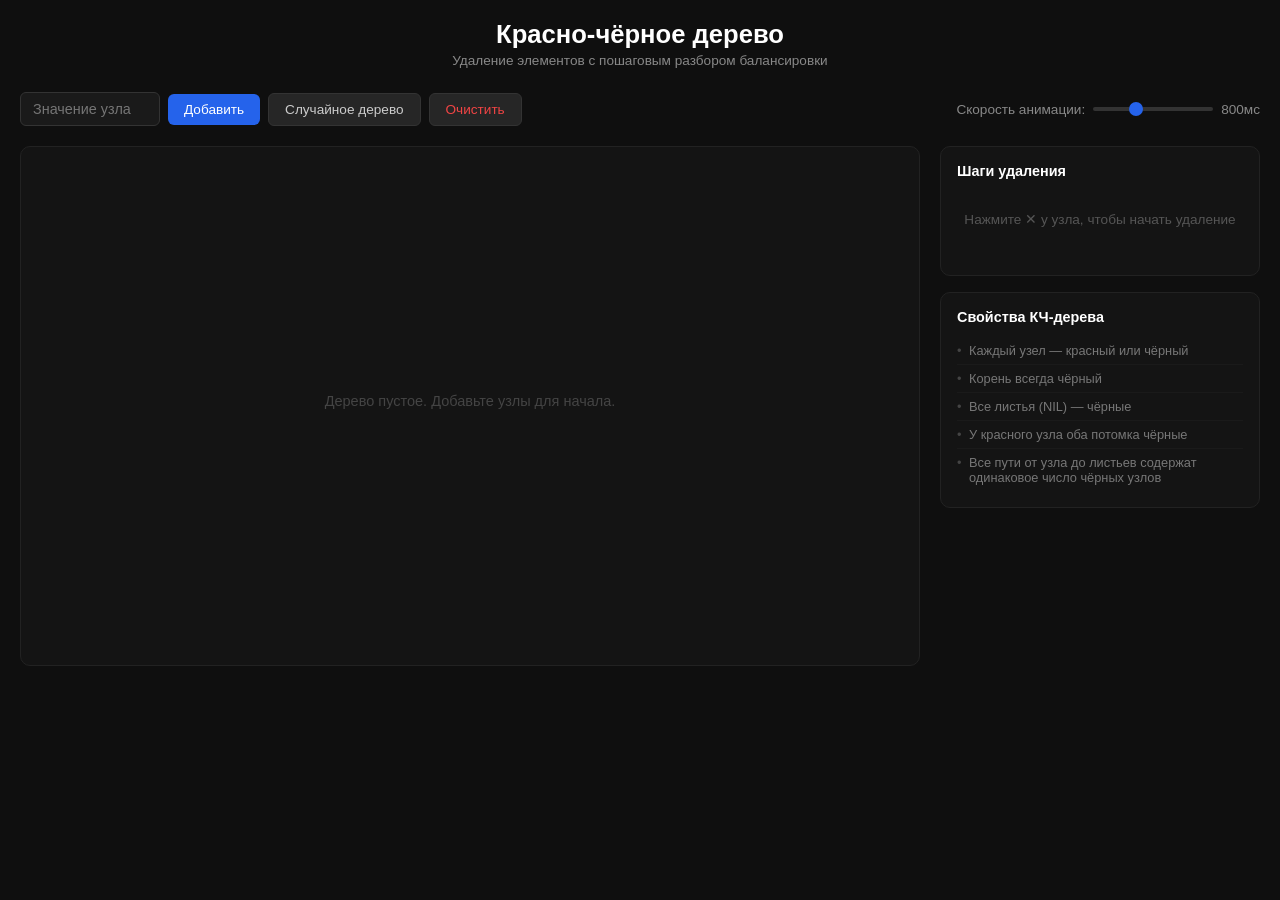
==== index.html @ 1c1b7846 "website" ====
<!DOCTYPE html>
<html lang="ru">
<head>
    <meta charset="UTF-8">
    <meta name="viewport" content="width=device-width, initial-scale=1.0">
    <title>Красно-чёрное дерево — Удаление с пошаговым разбором</title>
    <link rel="stylesheet" href="style.css">
</head>
<body>
    <div class="app">
        <header class="header">
            <h1>Красно-чёрное дерево</h1>
            <p class="subtitle">Удаление элементов с пошаговым разбором балансировки</p>
        </header>

        <div class="controls">
            <div class="input-group">
                <input type="text" id="nodeValue" placeholder="Значение узла">
                <button id="addBtn" class="btn btn-add">Добавить</button>
                <button id="addRandomBtn" class="btn btn-secondary">Случайное дерево</button>
                <button id="clearBtn" class="btn btn-clear">Очистить</button>
            </div>
            <div class="speed-group">
                <label>Скорость анимации:</label>
                <input type="range" id="speedSlider" min="200" max="2000" value="800" step="100">
                <span id="speedLabel">800мс</span>
            </div>
        </div>

        <div class="main-area">
            <div class="tree-container">
                <svg id="treeSvg"></svg>
                <div id="deleteButtons"></div>
            </div>
            <div class="sidebar">
                <div class="steps-panel">
                    <h3>Шаги удаления</h3>
                    <div id="stepsList" class="steps-list">
                        <p class="placeholder-text">Нажмите ✕ у узла, чтобы начать удаление</p>
                    </div>
                    <div class="step-controls" id="stepControls" style="display:none">
                        <button id="prevStepBtn" class="btn btn-step">← Назад</button>
                        <span id="stepCounter">0 / 0</span>
                        <button id="nextStepBtn" class="btn btn-step">Вперёд →</button>
                        <button id="autoPlayBtn" class="btn btn-step">▶ Авто</button>
                        <button id="finishBtn" class="btn btn-add">Завершить</button>
                    </div>
                </div>
                <div class="rules-panel">
                    <h3>Свойства КЧ-дерева</h3>
                    <ul class="rules-list">
                        <li>Каждый узел — красный или чёрный</li>
                        <li>Корень всегда чёрный</li>
                        <li>Все листья (NIL) — чёрные</li>
                        <li>У красного узла оба потомка чёрные</li>
                        <li>Все пути от узла до листьев содержат одинаковое число чёрных узлов</li>
                    </ul>
                </div>
            </div>
        </div>

        <div id="tooltip" class="tooltip" style="display:none"></div>
    </div>

    <script src="rbtree.js"></script>
    <script src="render.js"></script>
    <script src="app.js"></script>
</body>
</html>
---- style.css ----
* {
    margin: 0;
    padding: 0;
    box-sizing: border-box;
}

body {
    font-family: -apple-system, BlinkMacSystemFont, 'Segoe UI', Roboto, sans-serif;
    background: #0f0f0f;
    color: #e0e0e0;
    min-height: 100vh;
}

.app {
    max-width: 1400px;
    margin: 0 auto;
    padding: 20px;
}

.header {
    text-align: center;
    margin-bottom: 24px;
}

.header h1 {
    font-size: 1.6rem;
    font-weight: 600;
    color: #fff;
}

.subtitle {
    font-size: 0.85rem;
    color: #888;
    margin-top: 4px;
}

/* Controls */
.controls {
    display: flex;
    justify-content: space-between;
    align-items: center;
    gap: 16px;
    margin-bottom: 20px;
    flex-wrap: wrap;
}

.input-group {
    display: flex;
    gap: 8px;
    align-items: center;
}

input[type="text"] {
    background: #1a1a1a;
    border: 1px solid #333;
    color: #fff;
    padding: 8px 12px;
    border-radius: 6px;
    font-size: 0.9rem;
    width: 140px;
    outline: none;
    transition: border-color 0.2s;
}

input[type="number"]:focus {
    border-color: #555;
}

.btn {
    padding: 8px 16px;
    border: none;
    border-radius: 6px;
    font-size: 0.85rem;
    cursor: pointer;
    transition: all 0.15s;
    font-weight: 500;
}

.btn-add {
    background: #2563eb;
    color: #fff;
}

.btn-add:hover {
    background: #1d4ed8;
}

.btn-secondary {
    background: #262626;
    color: #ccc;
    border: 1px solid #333;
}

.btn-secondary:hover {
    background: #333;
}

.btn-clear {
    background: #262626;
    color: #ef4444;
    border: 1px solid #333;
}

.btn-clear:hover {
    background: #1c1c1c;
}

.btn-step {
    background: #262626;
    color: #ccc;
    border: 1px solid #333;
    padding: 6px 12px;
    font-size: 0.8rem;
}

.btn-step:hover {
    background: #333;
}

.btn-step:disabled {
    opacity: 0.4;
    cursor: not-allowed;
}

.speed-group {
    display: flex;
    align-items: center;
    gap: 8px;
    font-size: 0.85rem;
    color: #888;
}

input[type="range"] {
    -webkit-appearance: none;
    background: #333;
    height: 4px;
    border-radius: 2px;
    width: 120px;
}

input[type="range"]::-webkit-slider-thumb {
    -webkit-appearance: none;
    width: 14px;
    height: 14px;
    background: #2563eb;
    border-radius: 50%;
    cursor: pointer;
}

/* Main layout */
.main-area {
    display: flex;
    gap: 20px;
}

.tree-container {
    flex: 1;
    background: #141414;
    border: 1px solid #222;
    border-radius: 10px;
    height: 520px;
    position: relative;
    overflow: hidden;
}

#treeSvg {
    width: 100%;
    height: 100%;
}

#deleteButtons {
    position: absolute;
    top: 0;
    left: 0;
    width: 100%;
    height: 100%;
    pointer-events: none;
}

.delete-btn {
    position: absolute;
    width: 20px;
    height: 20px;
    border-radius: 50%;
    background: #333;
    color: #999;
    border: 1px solid #444;
    font-size: 11px;
    line-height: 18px;
    text-align: center;
    cursor: pointer;
    pointer-events: all;
    transition: all 0.15s;
    display: flex;
    align-items: center;
    justify-content: center;
}

.delete-btn:hover {
    background: #ef4444;
    color: #fff;
    border-color: #ef4444;
    transform: scale(1.2);
}

/* Sidebar */
.sidebar {
    width: 320px;
    display: flex;
    flex-direction: column;
    gap: 16px;
    flex-shrink: 0;
}

.steps-panel, .rules-panel {
    background: #141414;
    border: 1px solid #222;
    border-radius: 10px;
    padding: 16px;
}

.steps-panel h3, .rules-panel h3 {
    font-size: 0.9rem;
    font-weight: 600;
    margin-bottom: 12px;
    color: #fff;
}

.steps-list {
    max-height: 300px;
    overflow-y: auto;
    margin-bottom: 12px;
}

.steps-list::-webkit-scrollbar {
    width: 4px;
}

.steps-list::-webkit-scrollbar-thumb {
    background: #333;
    border-radius: 2px;
}

.placeholder-text {
    color: #555;
    font-size: 0.85rem;
    text-align: center;
    padding: 20px 0;
}

.step-item {
    padding: 8px 10px;
    border-radius: 6px;
    font-size: 0.8rem;
    line-height: 1.4;
    margin-bottom: 4px;
    border-left: 3px solid transparent;
    color: #888;
    transition: all 0.3s;
}

.step-item.active {
    background: #1a1a2e;
    border-left-color: #2563eb;
    color: #e0e0e0;
}

.step-item.done {
    color: #666;
    border-left-color: #333;
}

.step-item .step-num {
    color: #555;
    font-weight: 600;
    margin-right: 6px;
}

.step-item.active .step-num {
    color: #2563eb;
}

.step-item .rule-tag {
    display: inline-block;
    background: #1e293b;
    color: #60a5fa;
    padding: 1px 6px;
    border-radius: 3px;
    font-size: 0.7rem;
    margin-left: 4px;
}

.step-controls {
    display: flex;
    align-items: center;
    gap: 6px;
    flex-wrap: wrap;
}

#stepCounter {
    font-size: 0.8rem;
    color: #666;
    min-width: 50px;
    text-align: center;
}

/* Rules */
.rules-list {
    list-style: none;
}

.rules-list li {
    padding: 6px 0;
    font-size: 0.8rem;
    color: #777;
    border-bottom: 1px solid #1a1a1a;
    padding-left: 12px;
    position: relative;
}

.rules-list li::before {
    content: '•';
    position: absolute;
    left: 0;
    color: #444;
}

.rules-list li:last-child {
    border-bottom: none;
}

/* Tooltip */
.tooltip {
    position: fixed;
    background: #1e293b;
    color: #e0e0e0;
    padding: 10px 14px;
    border-radius: 8px;
    font-size: 0.8rem;
    line-height: 1.5;
    max-width: 280px;
    box-shadow: 0 8px 24px rgba(0,0,0,0.5);
    border: 1px solid #334155;
    z-index: 1000;
    pointer-events: none;
}

.tooltip .tooltip-title {
    font-weight: 600;
    color: #60a5fa;
    margin-bottom: 4px;
}

/* SVG styles */
.tree-edge {
    stroke: #333;
    stroke-width: 2;
    transition: stroke 0.3s;
}

.tree-edge.highlighted {
    stroke: #fbbf24;
    stroke-width: 3;
}

.node-group {
    cursor: default;
    transition: opacity 0.3s;
}

.node-group.dimmed {
    opacity: 0.3;
}

.node-circle {
    stroke-width: 2.5;
    transition: all 0.3s;
}

.node-circle.red {
    fill: #dc2626;
    stroke: #f87171;
}

.node-circle.black {
    fill: #1a1a1a;
    stroke: #555;
}

.node-circle.double-black {
    fill: #1a1a1a;
    stroke: #fbbf24;
    stroke-width: 4;
    stroke-dasharray: 4 2;
}

.node-circle.highlight {
    filter: drop-shadow(0 0 8px rgba(251, 191, 36, 0.6));
}

.node-text {
    fill: #fff;
    font-size: 13px;
    font-weight: 600;
    font-family: -apple-system, BlinkMacSystemFont, 'Segoe UI', Roboto, sans-serif;
    text-anchor: middle;
    dominant-baseline: central;
    pointer-events: none;
}

.node-label {
    fill: #555;
    font-size: 10px;
    font-family: -apple-system, BlinkMacSystemFont, 'Segoe UI', Roboto, sans-serif;
    text-anchor: middle;
    pointer-events: none;
}

.nil-rect {
    fill: #111;
    stroke: #333;
    stroke-width: 1;
    rx: 3;
}

.nil-text {
    fill: #444;
    font-size: 9px;
    font-family: -apple-system, BlinkMacSystemFont, 'Segoe UI', Roboto, sans-serif;
    text-anchor: middle;
    dominant-baseline: central;
}

/* Animation */
@keyframes pulse {
    0%, 100% { transform: scale(1); }
    50% { transform: scale(1.15); }
}

.node-group.pulse .node-circle {
    animation: pulse 0.6s ease-in-out;
}

@keyframes fadeIn {
    from { opacity: 0; transform: translateY(-10px); }
    to { opacity: 1; transform: translateY(0); }
}

.step-item {
    animation: fadeIn 0.2s ease-out;
}

/* Responsive */
@media (max-width: 900px) {
    .main-area {
        flex-direction: column;
    }
    .sidebar {
        width: 100%;
    }
}
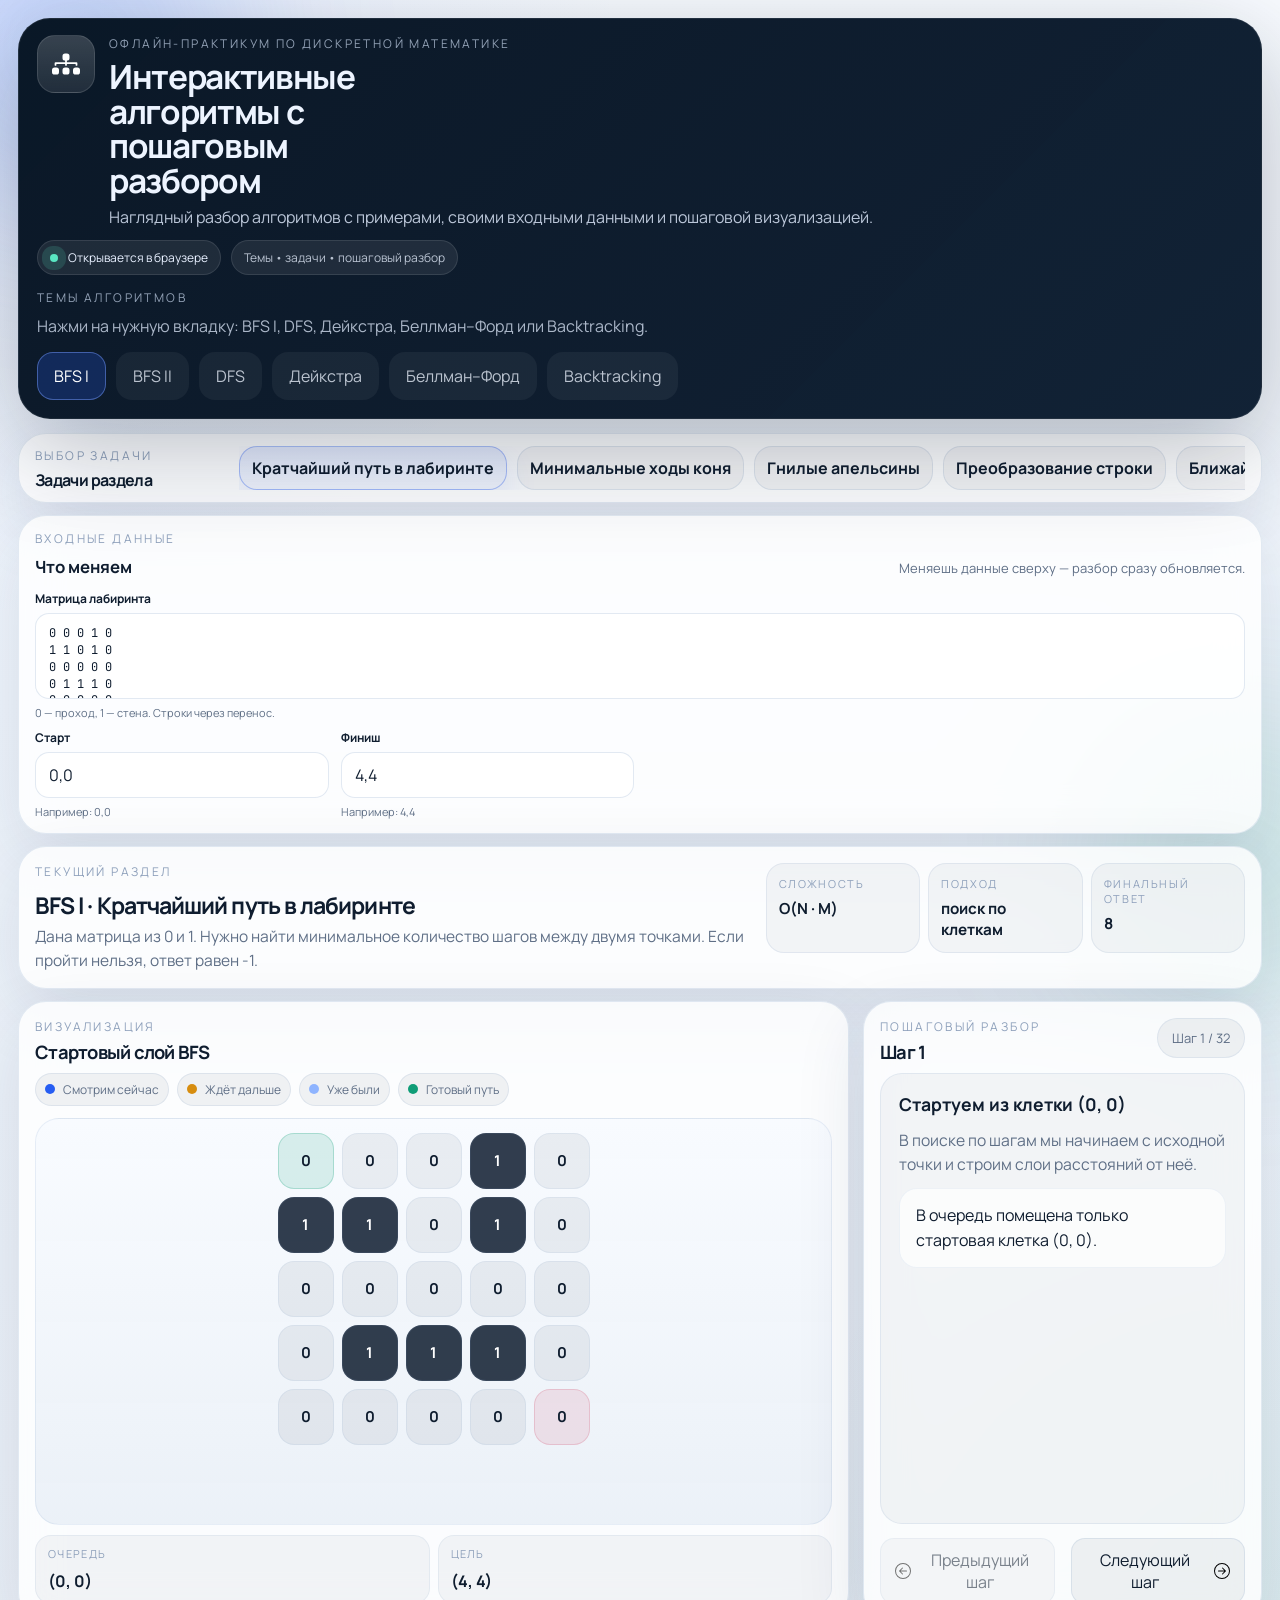
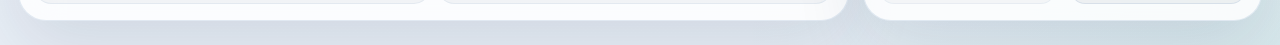
==== commit 554a1729: "Replace project files" ====
--- a/index.html
+++ b/index.html
@@ -1,69 +1,167 @@
 <!DOCTYPE html>
 <html lang="ru">
-<head>
-    <meta charset="UTF-8">
-    <meta name="viewport" content="width=device-width, initial-scale=1.0">
-    <title>Красно-чёрное дерево — Удаление с пошаговым разбором</title>
-    <link rel="stylesheet" href="style.css">
-</head>
-<body>
-    <div class="app">
-        <header class="header">
-            <h1>Красно-чёрное дерево</h1>
-            <p class="subtitle">Удаление элементов с пошаговым разбором балансировки</p>
-        </header>
+  <head>
+    <meta charset="UTF-8" />
+    <meta
+      name="viewport"
+      content="width=device-width, initial-scale=1.0"
+    />
+    <title>Интерактивные алгоритмы</title>
+    <link rel="stylesheet" href="./styles.css" />
+  </head>
+  <body>
+    <div class="background-orb background-orb-one"></div>
+    <div class="background-orb background-orb-two"></div>
 
-        <div class="controls">
-            <div class="input-group">
-                <input type="text" id="nodeValue" placeholder="Значение узла">
-                <button id="addBtn" class="btn btn-add">Добавить</button>
-                <button id="addRandomBtn" class="btn btn-secondary">Случайное дерево</button>
-                <button id="clearBtn" class="btn btn-clear">Очистить</button>
-            </div>
-            <div class="speed-group">
-                <label>Скорость анимации:</label>
-                <input type="range" id="speedSlider" min="200" max="2000" value="800" step="100">
-                <span id="speedLabel">800мс</span>
-            </div>
+    <div class="app-shell">
+      <header class="topbar">
+        <div class="brand-block">
+          <div class="brand-mark">
+            <img
+              src="./assets/icons/diagram-3-fill.svg"
+              alt=""
+              class="brand-mark-icon"
+            />
+          </div>
+          <div class="brand-copy">
+            <p class="eyebrow">Офлайн-практикум по дискретной математике</p>
+            <h1>Интерактивные алгоритмы с пошаговым разбором</h1>
+            <p class="brand-subtitle">
+              Наглядный разбор алгоритмов с примерами, своими входными данными и
+              пошаговой визуализацией.
+            </p>
+          </div>
         </div>
 
-        <div class="main-area">
-            <div class="tree-container">
-                <svg id="treeSvg"></svg>
-                <div id="deleteButtons"></div>
-            </div>
-            <div class="sidebar">
-                <div class="steps-panel">
-                    <h3>Шаги удаления</h3>
-                    <div id="stepsList" class="steps-list">
-                        <p class="placeholder-text">Нажмите ✕ у узла, чтобы начать удаление</p>
-                    </div>
-                    <div class="step-controls" id="stepControls" style="display:none">
-                        <button id="prevStepBtn" class="btn btn-step">← Назад</button>
-                        <span id="stepCounter">0 / 0</span>
-                        <button id="nextStepBtn" class="btn btn-step">Вперёд →</button>
-                        <button id="autoPlayBtn" class="btn btn-step">▶ Авто</button>
-                        <button id="finishBtn" class="btn btn-add">Завершить</button>
-                    </div>
-                </div>
-                <div class="rules-panel">
-                    <h3>Свойства КЧ-дерева</h3>
-                    <ul class="rules-list">
-                        <li>Каждый узел — красный или чёрный</li>
-                        <li>Корень всегда чёрный</li>
-                        <li>Все листья (NIL) — чёрные</li>
-                        <li>У красного узла оба потомка чёрные</li>
-                        <li>Все пути от узла до листьев содержат одинаковое число чёрных узлов</li>
-                    </ul>
-                </div>
-            </div>
+        <div class="topbar-meta">
+          <div class="status-pill">
+            <span class="status-dot"></span>
+            Открывается в браузере
+          </div>
+          <div class="status-pill status-pill-soft">
+            Темы • задачи • пошаговый разбор
+          </div>
         </div>
 
-        <div id="tooltip" class="tooltip" style="display:none"></div>
+        <div class="topbar-nav-head">
+          <p class="eyebrow">Темы алгоритмов</p>
+          <p class="topbar-nav-copy">
+            Нажми на нужную вкладку: BFS I, DFS, Дейкстра, Беллман–Форд или
+            Backtracking.
+          </p>
+        </div>
+        <nav id="topicTabs" class="topic-tabs" aria-label="Темы алгоритмов"></nav>
+      </header>
+
+      <main class="workspace">
+        <section class="task-strip panel">
+          <div class="task-strip-head">
+            <div>
+              <p class="eyebrow">Выбор задачи</p>
+              <h3>Задачи раздела</h3>
+            </div>
+          </div>
+          <div id="taskTabs" class="task-tabs" aria-label="Задачи раздела"></div>
+        </section>
+
+        <section class="panel input-strip">
+          <div class="input-strip-head">
+            <div>
+              <p class="eyebrow">Входные данные</p>
+              <h3>Что меняем</h3>
+            </div>
+            <p class="input-strip-note">
+              Меняешь данные сверху — разбор сразу обновляется.
+            </p>
+          </div>
+          <form id="inputForm" class="input-form"></form>
+        </section>
+
+        <section class="hero-strip panel">
+          <div class="hero-strip-main">
+            <p class="eyebrow">Текущий раздел</p>
+            <h2 id="currentTopicTitle">Загрузка...</h2>
+            <p id="currentTaskDescription" class="hero-description"></p>
+          </div>
+
+          <div class="hero-strip-side">
+            <div class="hero-card">
+              <span class="hero-card-label">Сложность</span>
+              <strong id="taskComplexity">—</strong>
+            </div>
+            <div class="hero-card">
+              <span class="hero-card-label">Подход</span>
+              <strong id="taskAlgorithmFamily">—</strong>
+            </div>
+            <div class="hero-card">
+              <span class="hero-card-label">Финальный ответ</span>
+              <strong id="taskAnswerPreview">—</strong>
+            </div>
+          </div>
+        </section>
+
+        <div class="content-grid">
+          <section class="panel visual-panel">
+            <div class="panel-head">
+              <div>
+                <p class="eyebrow">Визуализация</p>
+                <h3 id="visualizationTitle">Состояние алгоритма</h3>
+              </div>
+              <div id="visualizationLegend" class="legend"></div>
+            </div>
+
+            <div id="visualizationStage" class="visualization-stage"></div>
+            <div id="visualizationPanels" class="visualization-panels"></div>
+          </section>
+
+          <section class="panel side-panel">
+            <div class="panel-head side-section-head">
+              <div>
+                <p class="eyebrow">Пошаговый разбор</p>
+                <h3 id="currentStepTitle">Текущий шаг</h3>
+              </div>
+              <span id="stepCounter" class="step-counter">Шаг 0 / 0</span>
+            </div>
+
+            <div class="panel-body panel-body-explanation">
+              <article class="step-card">
+                <h4 id="stepAction">Скоро здесь появится разбор</h4>
+                <p id="stepWhy" class="step-why">
+                  Выбери задачу или измени входные данные, чтобы посмотреть трассировку.
+                </p>
+                <div id="stepPreview" class="step-preview"></div>
+              </article>
+
+              <div class="step-navigation">
+                <button
+                  id="inlinePrevStepButton"
+                  class="button button-secondary"
+                >
+                  <img
+                    src="./assets/icons/arrow-left-circle.svg"
+                    alt=""
+                    class="button-icon"
+                  />
+                  Предыдущий шаг
+                </button>
+                <button
+                  id="inlineNextStepButton"
+                  class="button button-secondary"
+                >
+                  Следующий шаг
+                  <img
+                    src="./assets/icons/arrow-right-circle.svg"
+                    alt=""
+                    class="button-icon"
+                  />
+                </button>
+              </div>
+            </div>
+          </section>
+        </div>
+      </main>
     </div>
 
-    <script src="rbtree.js"></script>
-    <script src="render.js"></script>
-    <script src="app.js"></script>
-</body>
+    <script src="./js/bundle.js" defer></script>
+  </body>
 </html>
--- a/styles.css
+++ b/styles.css
@@ -0,0 +1,1246 @@
+@font-face {
+  font-family: "Manrope";
+  src: url("./assets/fonts/Manrope-400.ttf") format("truetype");
+  font-weight: 400;
+  font-style: normal;
+  font-display: swap;
+}
+
+@font-face {
+  font-family: "Manrope";
+  src: url("./assets/fonts/Manrope-500.ttf") format("truetype");
+  font-weight: 500;
+  font-style: normal;
+  font-display: swap;
+}
+
+@font-face {
+  font-family: "Manrope";
+  src: url("./assets/fonts/Manrope-700.ttf") format("truetype");
+  font-weight: 700;
+  font-style: normal;
+  font-display: swap;
+}
+
+@font-face {
+  font-family: "Manrope";
+  src: url("./assets/fonts/Manrope-800.ttf") format("truetype");
+  font-weight: 800;
+  font-style: normal;
+  font-display: swap;
+}
+
+@font-face {
+  font-family: "JetBrains Mono";
+  src: url("./assets/fonts/JetBrainsMono-400.ttf") format("truetype");
+  font-weight: 400;
+  font-style: normal;
+  font-display: swap;
+}
+
+@font-face {
+  font-family: "JetBrains Mono";
+  src: url("./assets/fonts/JetBrainsMono-500.ttf") format("truetype");
+  font-weight: 500;
+  font-style: normal;
+  font-display: swap;
+}
+
+@font-face {
+  font-family: "JetBrains Mono";
+  src: url("./assets/fonts/JetBrainsMono-700.ttf") format("truetype");
+  font-weight: 700;
+  font-style: normal;
+  font-display: swap;
+}
+
+:root {
+  --bg: #eef4fb;
+  --bg-strong: #091726;
+  --panel: rgba(255, 255, 255, 0.82);
+  --panel-border: rgba(123, 153, 194, 0.2);
+  --panel-shadow: 0 24px 70px rgba(26, 45, 82, 0.12);
+  --text: #0f1d2f;
+  --muted: #5f6f86;
+  --subtle: #8ea0bb;
+  --cobalt: #265df2;
+  --cobalt-soft: rgba(38, 93, 242, 0.12);
+  --emerald: #0f9d77;
+  --emerald-soft: rgba(15, 157, 119, 0.15);
+  --amber: #d78d0f;
+  --amber-soft: rgba(215, 141, 15, 0.18);
+  --rose: #d05b78;
+  --rose-soft: rgba(208, 91, 120, 0.18);
+  --slate-soft: rgba(15, 29, 47, 0.08);
+  --radius-xl: 28px;
+  --radius-lg: 22px;
+  --radius-md: 16px;
+  --radius-sm: 12px;
+  --mono: "JetBrains Mono", "SFMono-Regular", Consolas, monospace;
+  --sans: "Manrope", "Segoe UI", sans-serif;
+  --transition: 220ms cubic-bezier(0.32, 0.72, 0, 1);
+}
+
+* {
+  box-sizing: border-box;
+}
+
+html {
+  scroll-behavior: smooth;
+}
+
+body {
+  margin: 0;
+  min-height: 100dvh;
+  font-family: var(--sans);
+  color: var(--text);
+  background:
+    radial-gradient(circle at top left, rgba(38, 93, 242, 0.08), transparent 30%),
+    radial-gradient(circle at bottom right, rgba(15, 157, 119, 0.08), transparent 26%),
+    linear-gradient(180deg, #f8fbff 0%, var(--bg) 42%, #e9eff6 100%);
+}
+
+button,
+input,
+textarea,
+select {
+  font: inherit;
+}
+
+img {
+  display: block;
+  max-width: 100%;
+}
+
+.background-orb {
+  position: fixed;
+  border-radius: 999px;
+  filter: blur(80px);
+  pointer-events: none;
+  z-index: 0;
+}
+
+.background-orb-one {
+  top: -120px;
+  left: -100px;
+  width: 340px;
+  height: 340px;
+  background: rgba(38, 93, 242, 0.18);
+}
+
+.background-orb-two {
+  right: -120px;
+  bottom: -120px;
+  width: 320px;
+  height: 320px;
+  background: rgba(15, 157, 119, 0.14);
+}
+
+.app-shell {
+  position: relative;
+  z-index: 1;
+  width: min(100%, 1500px);
+  margin: 0 auto;
+  padding: 18px 18px 24px;
+}
+
+.topbar,
+.panel {
+  backdrop-filter: blur(20px);
+  background: var(--panel);
+  border: 1px solid var(--panel-border);
+  box-shadow: var(--panel-shadow);
+}
+
+.topbar {
+  position: relative;
+  z-index: 20;
+  padding: 16px 18px;
+  border-radius: calc(var(--radius-xl) + 4px);
+  background:
+    linear-gradient(135deg, rgba(9, 23, 38, 0.94), rgba(17, 34, 54, 0.92)),
+    rgba(9, 23, 38, 0.94);
+  color: #edf4ff;
+  border-color: rgba(255, 255, 255, 0.08);
+  box-shadow: 0 28px 100px rgba(9, 23, 38, 0.28);
+}
+
+.topbar-nav-head {
+  margin-top: 14px;
+}
+
+.topbar-nav-copy {
+  margin: 4px 0 0;
+  color: rgba(226, 237, 255, 0.74);
+  line-height: 1.5;
+}
+
+.brand-block {
+  display: grid;
+  grid-template-columns: auto 1fr;
+  gap: 14px;
+  align-items: start;
+}
+
+.brand-mark {
+  width: 58px;
+  height: 58px;
+  border-radius: 18px;
+  display: grid;
+  place-items: center;
+  background:
+    linear-gradient(180deg, rgba(255, 255, 255, 0.15), rgba(255, 255, 255, 0.06)),
+    rgba(255, 255, 255, 0.04);
+  border: 1px solid rgba(255, 255, 255, 0.12);
+}
+
+.brand-mark-icon {
+  width: 28px;
+  height: 28px;
+  filter: brightness(0) invert(1);
+}
+
+.eyebrow {
+  margin: 0 0 8px;
+  font-size: 12px;
+  letter-spacing: 0.2em;
+  text-transform: uppercase;
+  color: var(--subtle);
+}
+
+.topbar .eyebrow {
+  color: rgba(198, 214, 236, 0.72);
+}
+
+.brand-copy h1,
+.hero-strip h2,
+.task-strip h3,
+.panel-head h3,
+.timeline-head h4 {
+  margin: 0;
+  line-height: 1.04;
+  letter-spacing: -0.04em;
+}
+
+.brand-copy h1 {
+  max-width: 12ch;
+  font-size: clamp(1.55rem, 2.6vw, 2.4rem);
+}
+
+.brand-subtitle {
+  max-width: 78ch;
+  margin: 8px 0 0;
+  color: rgba(226, 237, 255, 0.82);
+  line-height: 1.48;
+}
+
+.topbar-meta {
+  display: flex;
+  flex-wrap: wrap;
+  gap: 10px;
+  margin-top: 10px;
+}
+
+.status-pill {
+  display: inline-flex;
+  align-items: center;
+  gap: 10px;
+  padding: 8px 12px;
+  border-radius: 999px;
+  font-size: 12px;
+  color: #e8f0ff;
+  background: rgba(255, 255, 255, 0.08);
+  border: 1px solid rgba(255, 255, 255, 0.1);
+}
+
+.status-pill-soft {
+  color: rgba(229, 238, 252, 0.78);
+}
+
+.status-dot {
+  width: 8px;
+  height: 8px;
+  border-radius: 999px;
+  background: #59e6c2;
+  box-shadow: 0 0 0 8px rgba(89, 230, 194, 0.16);
+}
+
+.topic-tabs,
+.task-tabs {
+  display: flex;
+  gap: 10px;
+  overflow-x: auto;
+  scrollbar-width: thin;
+}
+
+.topic-tabs {
+  margin-top: 14px;
+  padding-bottom: 2px;
+  flex-wrap: wrap;
+}
+
+.topic-tab,
+.task-tab {
+  appearance: none;
+  border: 1px solid transparent;
+  transition: transform var(--transition), background var(--transition),
+    border-color var(--transition), color var(--transition);
+  cursor: pointer;
+}
+
+.topic-tab {
+  flex: 0 0 auto;
+  padding: 12px 16px;
+  border-radius: 16px;
+  background: rgba(255, 255, 255, 0.05);
+  color: rgba(238, 245, 255, 0.76);
+}
+
+.topic-tab:hover,
+.task-tab:hover,
+.button:hover {
+  transform: translateY(-1px);
+}
+
+.topic-tab.is-active {
+  color: white;
+  background: rgba(38, 93, 242, 0.24);
+  border-color: rgba(118, 156, 255, 0.48);
+}
+
+.workspace {
+  margin-top: 14px;
+  display: grid;
+  gap: 12px;
+}
+
+.panel {
+  border-radius: var(--radius-xl);
+  padding: 16px;
+}
+
+.hero-strip {
+  display: grid;
+  grid-template-columns: 1.35fr 0.9fr;
+  gap: 12px;
+  align-items: start;
+}
+
+.hero-strip h2 {
+  font-size: clamp(1.2rem, 1.8vw, 1.55rem);
+}
+
+.hero-strip-main {
+  display: grid;
+  gap: 6px;
+}
+
+.hero-description,
+.task-strip-note,
+.step-why {
+  line-height: 1.55;
+  color: var(--muted);
+}
+
+.hero-description {
+  margin: 0;
+  font-size: 0.97rem;
+}
+
+.hero-strip-side {
+  display: grid;
+  grid-template-columns: repeat(3, 1fr);
+  gap: 8px;
+}
+
+.hero-card {
+  padding: 12px;
+  border-radius: 18px;
+  background: rgba(10, 28, 47, 0.04);
+  border: 1px solid rgba(99, 132, 176, 0.12);
+}
+
+.hero-card-label {
+  display: block;
+  font-size: 11px;
+  text-transform: uppercase;
+  letter-spacing: 0.15em;
+  color: var(--subtle);
+  margin-bottom: 8px;
+}
+
+.hero-card strong {
+  display: block;
+  font-size: 0.95rem;
+  line-height: 1.35;
+}
+
+.task-strip {
+  display: grid;
+  gap: 10px;
+  padding-block: 14px;
+}
+
+.task-strip-head {
+  display: grid;
+  grid-template-columns: 1fr;
+  gap: 4px;
+  align-items: start;
+}
+
+.task-strip-head h3 {
+  font-size: 1rem;
+}
+
+.task-tab {
+  flex: 0 0 auto;
+  min-width: 180px;
+  padding: 10px 12px;
+  border-radius: 18px;
+  text-align: left;
+  background: rgba(9, 23, 38, 0.04);
+  border-color: rgba(123, 153, 194, 0.18);
+  color: var(--text);
+}
+
+.task-tab-title {
+  display: block;
+  font-weight: 700;
+}
+
+.task-tab-subtitle {
+  display: block;
+  margin-top: 3px;
+  font-size: 12px;
+  line-height: 1.4;
+  color: var(--muted);
+}
+
+.task-tab.is-active {
+  background: linear-gradient(180deg, rgba(38, 93, 242, 0.12), rgba(38, 93, 242, 0.06));
+  border-color: rgba(38, 93, 242, 0.34);
+  box-shadow: 0 14px 34px rgba(38, 93, 242, 0.12);
+}
+
+.content-grid {
+  display: grid;
+  grid-template-columns: minmax(0, 1.2fr) minmax(340px, 0.78fr) minmax(0, 0.95fr);
+  gap: 14px;
+  align-items: start;
+}
+
+.input-strip {
+  display: grid;
+  gap: 12px;
+  padding-block: 14px;
+}
+
+.input-strip-head {
+  display: grid;
+  grid-template-columns: auto 1fr;
+  align-items: end;
+  gap: 14px;
+}
+
+.input-strip-head h3 {
+  margin: 0;
+  font-size: 1.05rem;
+}
+
+.input-strip-note {
+  margin: 0;
+  justify-self: end;
+  color: var(--muted);
+  font-size: 13px;
+  line-height: 1.45;
+}
+
+.visual-panel {
+  grid-area: visual;
+}
+
+.side-panel {
+  grid-area: side;
+  min-height: 0;
+  display: flex;
+  flex-direction: column;
+  overflow: visible;
+}
+
+.side-section-head {
+  margin-bottom: 10px;
+}
+
+.panel-head,
+.timeline-head {
+  display: flex;
+  align-items: start;
+  justify-content: space-between;
+  gap: 12px;
+}
+
+.panel-head h3 {
+  font-size: 1.15rem;
+}
+
+.visual-panel .panel-head {
+  display: grid;
+  grid-template-columns: 1fr;
+  gap: 10px;
+}
+
+.legend {
+  display: flex;
+  flex-wrap: wrap;
+  gap: 8px;
+  justify-content: flex-end;
+}
+
+.visual-panel .legend {
+  justify-content: flex-start;
+  flex-wrap: nowrap;
+  overflow-x: auto;
+  padding-bottom: 2px;
+}
+
+.legend-chip {
+  display: inline-flex;
+  align-items: center;
+  gap: 8px;
+  padding: 7px 9px;
+  border-radius: 999px;
+  background: rgba(10, 28, 47, 0.05);
+  border: 1px solid rgba(123, 153, 194, 0.16);
+  font-size: 12px;
+  color: var(--muted);
+}
+
+.legend-swatch {
+  width: 10px;
+  height: 10px;
+  border-radius: 999px;
+  background: var(--cobalt);
+}
+
+.panel-body {
+  min-height: 0;
+}
+
+.visualization-stage {
+  min-height: 360px;
+  margin-top: 14px;
+  padding: 14px;
+  border-radius: 24px;
+  background:
+    linear-gradient(180deg, rgba(248, 251, 255, 0.96), rgba(234, 240, 247, 0.94));
+  border: 1px solid rgba(123, 153, 194, 0.14);
+  overflow: auto;
+}
+
+.visualization-panels,
+.metrics-grid {
+  margin-top: 12px;
+  display: grid;
+  gap: 10px;
+  grid-template-columns: repeat(auto-fit, minmax(120px, 1fr));
+}
+
+.metric-card,
+.state-card {
+  padding: 12px;
+  border-radius: 16px;
+  background: rgba(10, 28, 47, 0.04);
+  border: 1px solid rgba(123, 153, 194, 0.12);
+}
+
+.metric-label {
+  display: block;
+  font-size: 11px;
+  color: var(--subtle);
+  margin-bottom: 10px;
+  text-transform: uppercase;
+  letter-spacing: 0.12em;
+}
+
+.metric-value {
+  display: block;
+  font-weight: 700;
+  line-height: 1.5;
+}
+
+.preset-row {
+  display: grid;
+  grid-template-columns: 1fr;
+  gap: 10px;
+}
+
+.field {
+  display: grid;
+  gap: 6px;
+}
+
+.field span,
+.field-label {
+  font-size: 12px;
+  font-weight: 700;
+}
+
+.input-form {
+  display: grid;
+  gap: 10px 12px;
+}
+
+.input-group {
+  display: grid;
+  gap: 6px;
+}
+
+.input-group.is-wide {
+  grid-column: 1 / -1;
+}
+
+.input-hint {
+  font-size: 11px;
+  color: var(--muted);
+  line-height: 1.42;
+  margin: 0;
+}
+
+.input,
+.textarea,
+.select {
+  width: 100%;
+  border: 1px solid rgba(123, 153, 194, 0.22);
+  border-radius: 14px;
+  background: rgba(255, 255, 255, 0.78);
+  color: var(--text);
+  padding: 11px 13px;
+  transition: border-color var(--transition), box-shadow var(--transition);
+  outline: none;
+}
+
+.textarea {
+  resize: none;
+  min-height: 64px;
+  max-height: 86px;
+  font-family: var(--mono);
+  font-size: 12px;
+  line-height: 1.4;
+}
+
+.input:focus,
+.textarea:focus,
+.select:focus {
+  border-color: rgba(38, 93, 242, 0.42);
+  box-shadow: 0 0 0 4px rgba(38, 93, 242, 0.1);
+}
+
+.controls-grid {
+  display: grid;
+  grid-template-columns: repeat(2, minmax(0, 1fr));
+  gap: 10px;
+}
+
+.button {
+  appearance: none;
+  display: inline-flex;
+  align-items: center;
+  justify-content: center;
+  gap: 10px;
+  min-height: 42px;
+  border-radius: 14px;
+  padding: 10px 14px;
+  border: 1px solid transparent;
+  cursor: pointer;
+  transition: transform var(--transition), border-color var(--transition),
+    background var(--transition), box-shadow var(--transition);
+}
+
+.button-primary {
+  background: linear-gradient(180deg, #3167f4, #204fd1);
+  color: white;
+  box-shadow: 0 16px 34px rgba(38, 93, 242, 0.22);
+}
+
+.button-secondary {
+  background: rgba(10, 28, 47, 0.05);
+  border-color: rgba(123, 153, 194, 0.18);
+  color: var(--text);
+}
+
+.button-ghost {
+  background: transparent;
+  border-color: rgba(123, 153, 194, 0.2);
+  color: var(--muted);
+}
+
+.button:active {
+  transform: scale(0.985);
+}
+
+.button:disabled {
+  cursor: not-allowed;
+  opacity: 0.55;
+  transform: none;
+  box-shadow: none;
+}
+
+.button-icon {
+  width: 16px;
+  height: 16px;
+}
+
+.conclusion-card {
+  padding: 14px 16px;
+  border-radius: 18px;
+  background: linear-gradient(180deg, rgba(38, 93, 242, 0.08), rgba(38, 93, 242, 0.03));
+  border: 1px solid rgba(38, 93, 242, 0.16);
+  line-height: 1.55;
+  color: var(--muted);
+}
+
+.step-counter {
+  display: inline-flex;
+  align-items: center;
+  gap: 8px;
+  padding: 10px 14px;
+  border-radius: 999px;
+  background: rgba(10, 28, 47, 0.05);
+  border: 1px solid rgba(123, 153, 194, 0.14);
+  color: var(--muted);
+  font-size: 13px;
+}
+
+.panel-body-explanation {
+  display: grid;
+  gap: 14px;
+  grid-template-rows: minmax(0, 1fr) auto;
+  min-height: 0;
+  flex: 1;
+}
+
+.step-card {
+  min-height: 0;
+  padding: 18px;
+  border-radius: 22px;
+  background: rgba(10, 28, 47, 0.04);
+  border: 1px solid rgba(123, 153, 194, 0.14);
+  overflow: hidden;
+  display: grid;
+  align-content: start;
+  gap: 12px;
+}
+
+.step-card h4 {
+  margin: 0;
+  font-size: 1.1rem;
+}
+
+.step-preview {
+  margin-top: 0;
+  padding: 14px 16px;
+  border-radius: 18px;
+  background: rgba(255, 255, 255, 0.72);
+  border: 1px solid rgba(123, 153, 194, 0.12);
+  color: var(--text);
+  line-height: 1.55;
+  display: -webkit-box;
+  -webkit-line-clamp: 3;
+  -webkit-box-orient: vertical;
+  overflow: hidden;
+}
+
+.step-why {
+  font-size: 0.98rem;
+  margin: 0;
+  display: -webkit-box;
+  -webkit-line-clamp: 6;
+  -webkit-box-orient: vertical;
+  overflow: hidden;
+}
+
+.step-navigation {
+  display: grid;
+  gap: 16px;
+  grid-template-columns: repeat(2, minmax(0, 1fr));
+  align-self: stretch;
+  margin-top: 0;
+}
+
+.matrix-grid {
+  display: grid;
+  gap: 8px;
+  width: fit-content;
+  margin: 0 auto;
+}
+
+.matrix-row {
+  display: grid;
+  gap: 8px;
+}
+
+.matrix-cell {
+  min-width: 56px;
+  min-height: 56px;
+  display: grid;
+  place-items: center;
+  padding: 10px;
+  border-radius: 16px;
+  background: rgba(10, 28, 47, 0.06);
+  border: 1px solid rgba(123, 153, 194, 0.12);
+  font-weight: 700;
+  font-size: 15px;
+  color: var(--text);
+  transition: transform var(--transition), background var(--transition),
+    border-color var(--transition);
+}
+
+.matrix-cell small {
+  display: block;
+  margin-top: 2px;
+  font-size: 11px;
+  font-family: var(--mono);
+  color: var(--muted);
+}
+
+.matrix-cell.state-wall {
+  background: rgba(15, 29, 47, 0.85);
+  color: white;
+}
+
+.matrix-cell.state-start,
+.matrix-cell.state-source {
+  background: rgba(15, 157, 119, 0.14);
+  border-color: rgba(15, 157, 119, 0.24);
+}
+
+.matrix-cell.state-end,
+.matrix-cell.state-target {
+  background: rgba(208, 91, 120, 0.14);
+  border-color: rgba(208, 91, 120, 0.24);
+}
+
+.matrix-cell.state-visited,
+.token.state-visited,
+.graph-node.state-visited {
+  background: rgba(38, 93, 242, 0.12);
+  border-color: rgba(38, 93, 242, 0.24);
+}
+
+.matrix-cell.state-frontier,
+.token.state-frontier,
+.graph-node.state-frontier {
+  background: rgba(215, 141, 15, 0.16);
+  border-color: rgba(215, 141, 15, 0.28);
+}
+
+.matrix-cell.state-current,
+.token.state-current,
+.graph-node.state-current {
+  background: rgba(38, 93, 242, 0.22);
+  border-color: rgba(38, 93, 242, 0.36);
+  transform: scale(1.03);
+}
+
+.matrix-cell.state-path,
+.token.state-path,
+.graph-node.state-path {
+  background: rgba(15, 157, 119, 0.18);
+  border-color: rgba(15, 157, 119, 0.28);
+}
+
+.matrix-cell.state-warning,
+.token.state-warning {
+  background: rgba(215, 141, 15, 0.16);
+  border-color: rgba(215, 141, 15, 0.28);
+}
+
+.matrix-cell.state-failure,
+.token.state-failure,
+.graph-node.state-failure {
+  background: rgba(208, 91, 120, 0.16);
+  border-color: rgba(208, 91, 120, 0.28);
+}
+
+.token-groups {
+  display: grid;
+  gap: 14px;
+}
+
+.token-group {
+  padding: 16px;
+  border-radius: 18px;
+  background: rgba(10, 28, 47, 0.04);
+  border: 1px solid rgba(123, 153, 194, 0.12);
+}
+
+.token-group h4 {
+  margin: 0 0 12px;
+  font-size: 1rem;
+}
+
+.token-list {
+  display: flex;
+  flex-wrap: wrap;
+  gap: 8px;
+}
+
+.token {
+  padding: 9px 12px;
+  border-radius: 999px;
+  background: rgba(255, 255, 255, 0.84);
+  border: 1px solid rgba(123, 153, 194, 0.16);
+  font-family: var(--mono);
+  font-size: 12px;
+}
+
+.graph-stage,
+.tree-stage {
+  width: 100%;
+  min-height: 420px;
+  display: flex;
+  align-items: flex-start;
+  justify-content: center;
+}
+
+.graph-svg,
+.tree-svg {
+  width: 100%;
+  height: auto;
+  min-height: 420px;
+  display: block;
+}
+
+.graph-edge {
+  stroke: rgba(95, 111, 134, 0.7);
+  stroke-width: 2.5;
+}
+
+.graph-edge.is-active {
+  stroke: var(--cobalt);
+  stroke-width: 4;
+}
+
+.graph-weight {
+  font-family: var(--mono);
+  font-size: 14px;
+  font-weight: 700;
+  fill: #41506a;
+}
+
+.graph-weight-bg {
+  fill: rgba(255, 255, 255, 0.96);
+  stroke: rgba(123, 153, 194, 0.24);
+  stroke-width: 1;
+}
+
+.graph-weight-group.is-active .graph-weight-bg {
+  fill: rgba(230, 239, 255, 0.98);
+  stroke: rgba(38, 93, 242, 0.28);
+}
+
+.graph-node circle {
+  fill: rgba(255, 255, 255, 0.92);
+  stroke: rgba(123, 153, 194, 0.24);
+  stroke-width: 2;
+}
+
+.graph-node.state-current circle {
+  fill: rgba(38, 93, 242, 0.18);
+  stroke: rgba(38, 93, 242, 0.4);
+}
+
+.graph-node.state-visited circle {
+  fill: rgba(38, 93, 242, 0.12);
+  stroke: rgba(38, 93, 242, 0.24);
+}
+
+.graph-node.state-path circle {
+  fill: rgba(15, 157, 119, 0.18);
+  stroke: rgba(15, 157, 119, 0.32);
+}
+
+.graph-node.state-failure circle {
+  fill: rgba(208, 91, 120, 0.18);
+  stroke: rgba(208, 91, 120, 0.3);
+}
+
+.graph-node-label {
+  font-weight: 800;
+  font-size: 18px;
+  fill: var(--text);
+  text-anchor: middle;
+  dominant-baseline: middle;
+}
+
+.graph-node-meta {
+  font-family: var(--mono);
+  font-size: 13px;
+  font-weight: 700;
+  fill: var(--muted);
+  text-anchor: middle;
+  paint-order: stroke;
+  stroke: rgba(255, 255, 255, 0.95);
+  stroke-width: 5px;
+  stroke-linejoin: round;
+}
+
+.tree-link {
+  stroke: rgba(95, 111, 134, 0.58);
+  stroke-width: 2.5;
+}
+
+.tree-node circle {
+  fill: rgba(255, 255, 255, 0.92);
+  stroke: rgba(123, 153, 194, 0.24);
+  stroke-width: 2.5;
+}
+
+.tree-node.state-current circle {
+  fill: rgba(38, 93, 242, 0.18);
+  stroke: rgba(38, 93, 242, 0.38);
+}
+
+.tree-node.state-visited circle {
+  fill: rgba(15, 157, 119, 0.12);
+  stroke: rgba(15, 157, 119, 0.24);
+}
+
+.tree-node.state-path circle {
+  fill: rgba(215, 141, 15, 0.16);
+  stroke: rgba(215, 141, 15, 0.28);
+}
+
+.tree-node.state-found circle {
+  fill: rgba(15, 157, 119, 0.18);
+  stroke: rgba(15, 157, 119, 0.32);
+}
+
+.tree-node.state-failure circle {
+  fill: rgba(208, 91, 120, 0.16);
+  stroke: rgba(208, 91, 120, 0.3);
+}
+
+.tree-label {
+  font-weight: 800;
+  font-size: 18px;
+  fill: var(--text);
+  text-anchor: middle;
+  dominant-baseline: middle;
+}
+
+.backtracking-stage {
+  display: grid;
+  gap: 18px;
+}
+
+.backtracking-strip {
+  padding: 18px;
+  border-radius: 20px;
+  background: rgba(10, 28, 47, 0.04);
+  border: 1px solid rgba(123, 153, 194, 0.12);
+}
+
+.backtracking-strip h4 {
+  margin: 0 0 12px;
+}
+
+.backtracking-sequence {
+  display: flex;
+  flex-wrap: wrap;
+  gap: 8px;
+}
+
+.empty-note {
+  color: var(--subtle);
+  font-style: italic;
+}
+
+.error-banner {
+  margin-top: 10px;
+  padding: 12px 14px;
+  border-radius: 16px;
+  background: rgba(208, 91, 120, 0.12);
+  border: 1px solid rgba(208, 91, 120, 0.22);
+  color: #7d233c;
+}
+
+.note-banner {
+  margin-top: 10px;
+  padding: 12px 14px;
+  border-radius: 16px;
+  background: rgba(38, 93, 242, 0.08);
+  border: 1px solid rgba(38, 93, 242, 0.14);
+  color: #23408d;
+}
+
+@media (min-width: 1241px) {
+  :root {
+    --workspace-panels-height: clamp(610px, calc(100dvh - 280px), 690px);
+    --visual-stage-height: clamp(350px, calc(var(--workspace-panels-height) - 190px), 430px);
+  }
+
+  .input-strip {
+    min-height: 122px;
+  }
+
+  .task-strip {
+    grid-template-columns: 190px minmax(0, 1fr);
+    align-items: center;
+    gap: 14px;
+    padding-block: 12px;
+  }
+
+  .task-strip-head {
+    align-items: start;
+  }
+
+  .task-tabs {
+    flex-wrap: nowrap;
+    align-items: stretch;
+  }
+
+  .task-tab {
+    min-width: 172px;
+    padding: 10px 12px;
+  }
+
+  .task-tab-subtitle {
+    display: none;
+  }
+
+  .content-grid {
+    min-height: var(--workspace-panels-height);
+    height: var(--workspace-panels-height);
+    grid-template-columns: minmax(0, 1.5fr) minmax(320px, 0.72fr);
+    grid-template-areas: "visual side";
+    align-items: stretch;
+  }
+
+  .visual-panel,
+  .side-panel {
+    min-height: 0;
+    max-height: none;
+    height: 100%;
+    overflow: hidden;
+    display: flex;
+    flex-direction: column;
+  }
+
+  .input-form {
+    grid-template-columns: repeat(4, minmax(0, 1fr));
+    gap: 8px 12px;
+  }
+
+  .visual-panel {
+    display: grid;
+    grid-template-rows: auto minmax(0, 1fr) auto;
+    gap: 10px;
+  }
+
+  .visual-panel .panel-head,
+  .visualization-stage,
+  .visualization-panels {
+    margin-top: 0;
+  }
+
+  .visualization-stage {
+    min-height: 0;
+    height: auto;
+    overflow: auto;
+  }
+
+  .visualization-panels {
+    gap: 8px;
+    grid-template-columns: repeat(auto-fit, minmax(150px, 1fr));
+  }
+
+  .metric-card,
+  .state-card {
+    padding: 10px 12px;
+  }
+
+  .metric-label {
+    margin-bottom: 8px;
+  }
+
+  .graph-stage,
+  .tree-stage {
+    min-height: max(320px, calc(var(--visual-stage-height) - 60px));
+  }
+}
+
+@media (max-width: 1240px) {
+  .input-strip-head {
+    grid-template-columns: 1fr;
+    align-items: start;
+  }
+
+  .input-strip-note {
+    justify-self: start;
+  }
+
+  .content-grid {
+    grid-template-columns: 1fr;
+  }
+
+  .visual-panel,
+  .side-panel {
+    order: unset;
+  }
+}
+
+@media (max-width: 980px) {
+  .hero-strip,
+  .task-strip-head {
+    grid-template-columns: 1fr;
+  }
+
+  .hero-strip-side {
+    grid-template-columns: 1fr;
+  }
+
+  .brand-block {
+    grid-template-columns: 1fr;
+  }
+
+  .brand-mark {
+    width: 58px;
+    height: 58px;
+  }
+}
+
+@media (max-width: 720px) {
+  .app-shell {
+    padding: 16px 12px 28px;
+  }
+
+  .topbar,
+  .panel {
+    padding: 18px;
+    border-radius: 24px;
+  }
+
+  .controls-grid,
+  .preset-row,
+  .step-navigation,
+  .input-form {
+    grid-template-columns: 1fr;
+  }
+
+  .topic-tabs {
+    flex-wrap: nowrap;
+  }
+
+  .matrix-cell {
+    min-width: 38px;
+    min-height: 38px;
+    border-radius: 12px;
+    font-size: 13px;
+  }
+
+  .visualization-stage {
+    min-height: 320px;
+    padding: 14px;
+  }
+}
